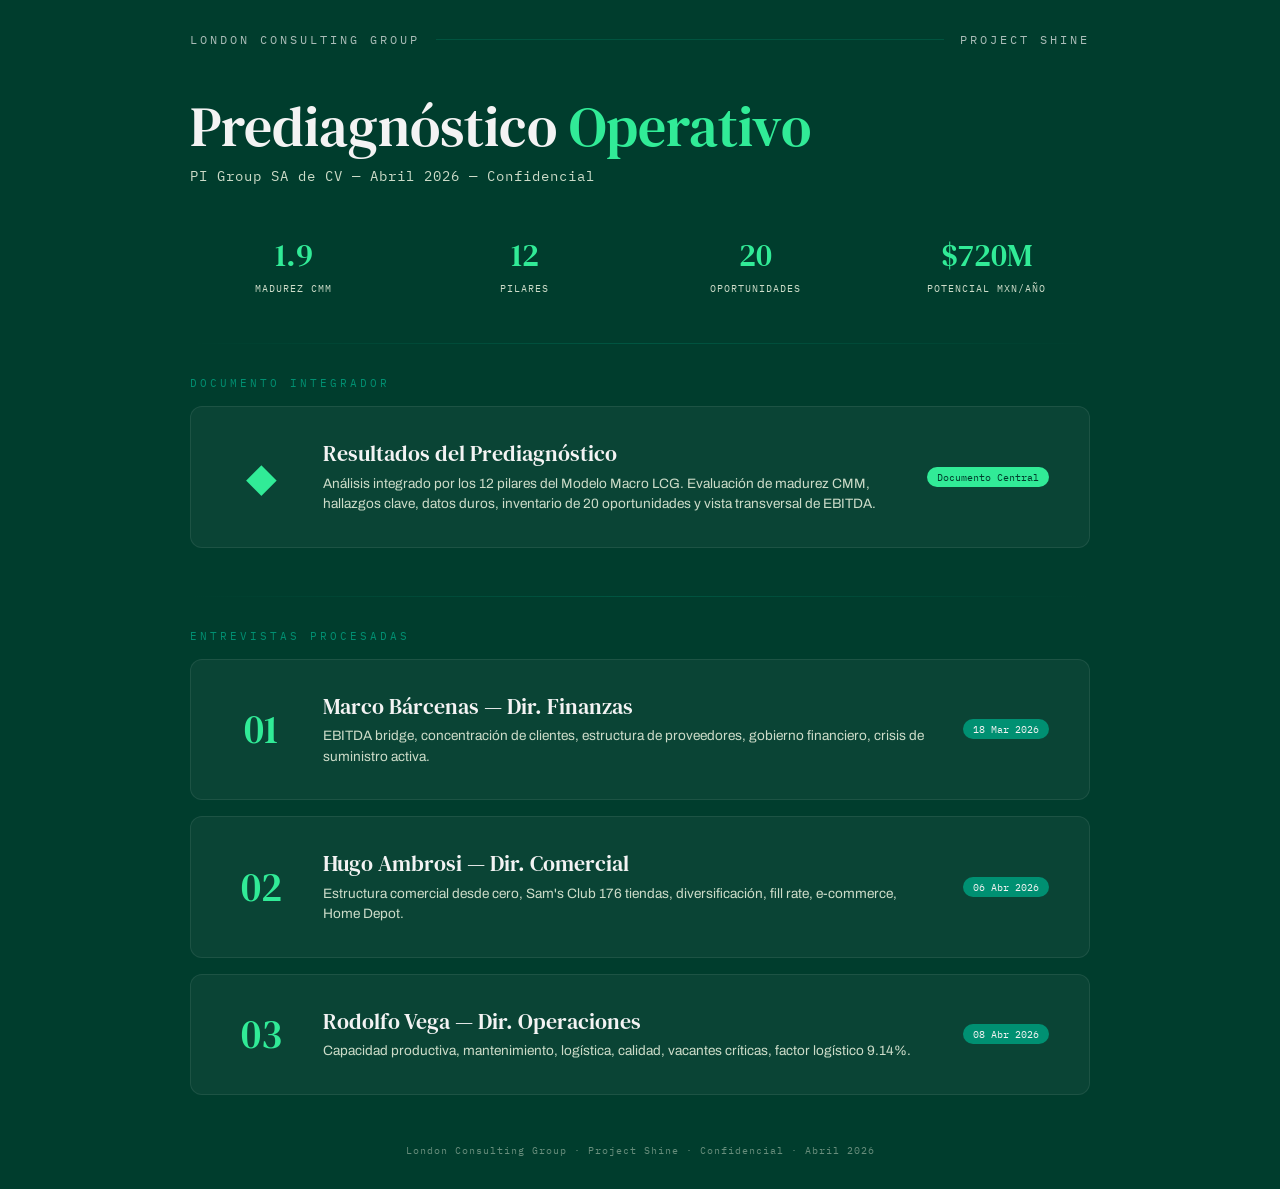
==== index.html @ d8ac31f9 "Add interactive HTML presentations + GitHub Pages landing - Landing page (index.html) linking to all" ====
<!DOCTYPE html>
<html lang="es">
<head>
<meta charset="UTF-8">
<meta name="viewport" content="width=device-width, initial-scale=1.0">
<title>Project Shine — London Consulting Group</title>
<link href="https://fonts.googleapis.com/css2?family=DM+Serif+Text&family=Archivo:wght@400;500;600;700&family=IBM+Plex+Mono:wght@400;500&display=swap" rel="stylesheet">
<style>
* { margin: 0; padding: 0; box-sizing: border-box; }
:root {
  --forest: #003D2D;
  --teal: #009072;
  --mint: #31EB97;
  --sage: #CDDCC9;
  --off-white: #F3F3F3;
  --near-black: #1D1D1B;
}
body {
  font-family: 'Archivo', sans-serif;
  background: var(--forest);
  color: var(--off-white);
  min-height: 100vh;
  display: flex;
  flex-direction: column;
  align-items: center;
  justify-content: center;
  padding: 2rem;
}
.container {
  max-width: 900px;
  width: 100%;
}
.logo-bar {
  display: flex;
  align-items: center;
  gap: 1rem;
  margin-bottom: 3rem;
  opacity: 0.7;
}
.logo-bar span {
  font-family: 'IBM Plex Mono', monospace;
  font-size: 0.75rem;
  text-transform: uppercase;
  letter-spacing: 3px;
}
.logo-bar .line {
  flex: 1;
  height: 1px;
  background: var(--teal);
  opacity: 0.4;
}
h1 {
  font-family: 'DM Serif Text', serif;
  font-size: 3.5rem;
  font-weight: 400;
  line-height: 1.15;
  margin-bottom: 0.5rem;
}
h1 .accent {
  color: var(--mint);
}
.subtitle {
  font-family: 'IBM Plex Mono', monospace;
  font-size: 0.85rem;
  color: var(--sage);
  margin-bottom: 3rem;
  letter-spacing: 1px;
}
.cards {
  display: grid;
  grid-template-columns: 1fr;
  gap: 1rem;
  margin-bottom: 3rem;
}
.card {
  background: rgba(255,255,255,0.04);
  border: 1px solid rgba(255,255,255,0.08);
  border-radius: 12px;
  padding: 2rem 2.5rem;
  text-decoration: none;
  color: var(--off-white);
  transition: all 0.3s ease;
  display: flex;
  align-items: center;
  gap: 2rem;
}
.card:hover {
  background: rgba(49, 235, 151, 0.06);
  border-color: var(--teal);
  transform: translateY(-2px);
}
.card-number {
  font-family: 'DM Serif Text', serif;
  font-size: 2.5rem;
  color: var(--mint);
  min-width: 60px;
  text-align: center;
}
.card-content h2 {
  font-family: 'DM Serif Text', serif;
  font-size: 1.35rem;
  font-weight: 400;
  margin-bottom: 0.35rem;
}
.card-content p {
  font-size: 0.85rem;
  color: var(--sage);
  line-height: 1.5;
}
.card-tag {
  font-family: 'IBM Plex Mono', monospace;
  font-size: 0.65rem;
  padding: 3px 10px;
  border-radius: 20px;
  background: var(--teal);
  color: var(--off-white);
  white-space: nowrap;
  margin-left: auto;
}
.card-tag.main {
  background: var(--mint);
  color: var(--forest);
}
.divider {
  height: 1px;
  background: linear-gradient(90deg, transparent, var(--teal), transparent);
  margin: 1rem 0 2rem;
  opacity: 0.3;
}
.section-label {
  font-family: 'IBM Plex Mono', monospace;
  font-size: 0.7rem;
  text-transform: uppercase;
  letter-spacing: 3px;
  color: var(--teal);
  margin-bottom: 1rem;
}
.stats {
  display: grid;
  grid-template-columns: repeat(4, 1fr);
  gap: 1.5rem;
  margin-bottom: 3rem;
}
.stat {
  text-align: center;
}
.stat-value {
  font-family: 'DM Serif Text', serif;
  font-size: 2rem;
  color: var(--mint);
}
.stat-label {
  font-family: 'IBM Plex Mono', monospace;
  font-size: 0.65rem;
  color: var(--sage);
  text-transform: uppercase;
  letter-spacing: 1px;
  margin-top: 0.25rem;
}
footer {
  text-align: center;
  font-family: 'IBM Plex Mono', monospace;
  font-size: 0.65rem;
  color: var(--sage);
  opacity: 0.5;
  margin-top: 2rem;
  letter-spacing: 1px;
}
@media (max-width: 600px) {
  h1 { font-size: 2.2rem; }
  .stats { grid-template-columns: repeat(2, 1fr); }
  .card { flex-direction: column; text-align: center; gap: 1rem; }
  .card-tag { margin: 0 auto; }
}
</style>
</head>
<body>

<div class="container">
  <div class="logo-bar">
    <span>London Consulting Group</span>
    <div class="line"></div>
    <span>Project Shine</span>
  </div>

  <h1>Prediagnóstico <span class="accent">Operativo</span></h1>
  <p class="subtitle">PI Group SA de CV &mdash; Abril 2026 &mdash; Confidencial</p>

  <div class="stats">
    <div class="stat">
      <div class="stat-value">1.9</div>
      <div class="stat-label">Madurez CMM</div>
    </div>
    <div class="stat">
      <div class="stat-value">12</div>
      <div class="stat-label">Pilares</div>
    </div>
    <div class="stat">
      <div class="stat-value">20</div>
      <div class="stat-label">Oportunidades</div>
    </div>
    <div class="stat">
      <div class="stat-value">$720M</div>
      <div class="stat-label">Potencial MXN/año</div>
    </div>
  </div>

  <div class="divider"></div>

  <p class="section-label">Documento Integrador</p>
  <div class="cards">
    <a href="prediagnostico/index.html" class="card">
      <div class="card-number">&#9670;</div>
      <div class="card-content">
        <h2>Resultados del Prediagnóstico</h2>
        <p>Análisis integrado por los 12 pilares del Modelo Macro LCG. Evaluación de madurez CMM, hallazgos clave, datos duros, inventario de 20 oportunidades y vista transversal de EBITDA.</p>
      </div>
      <span class="card-tag main">Documento Central</span>
    </a>
  </div>

  <div class="divider"></div>

  <p class="section-label">Entrevistas Procesadas</p>
  <div class="cards">
    <a href="entrevistas/presentaciones/2026-03-18_dir_finanzas_marco_barcenas.html" class="card">
      <div class="card-number">01</div>
      <div class="card-content">
        <h2>Marco Bárcenas &mdash; Dir. Finanzas</h2>
        <p>EBITDA bridge, concentración de clientes, estructura de proveedores, gobierno financiero, crisis de suministro activa.</p>
      </div>
      <span class="card-tag">18 Mar 2026</span>
    </a>
    <a href="entrevistas/presentaciones/2026-04-06_dir_comercial_hugo_ambrosi.html" class="card">
      <div class="card-number">02</div>
      <div class="card-content">
        <h2>Hugo Ambrosi &mdash; Dir. Comercial</h2>
        <p>Estructura comercial desde cero, Sam's Club 176 tiendas, diversificación, fill rate, e-commerce, Home Depot.</p>
      </div>
      <span class="card-tag">06 Abr 2026</span>
    </a>
    <a href="entrevistas/presentaciones/2026-04-08_dir_operaciones_rodolfo_vega.html" class="card">
      <div class="card-number">03</div>
      <div class="card-content">
        <h2>Rodolfo Vega &mdash; Dir. Operaciones</h2>
        <p>Capacidad productiva, mantenimiento, logística, calidad, vacantes críticas, factor logístico 9.14%.</p>
      </div>
      <span class="card-tag">08 Abr 2026</span>
    </a>
  </div>

  <footer>
    London Consulting Group &middot; Project Shine &middot; Confidencial &middot; Abril 2026
  </footer>
</div>

</body>
</html>
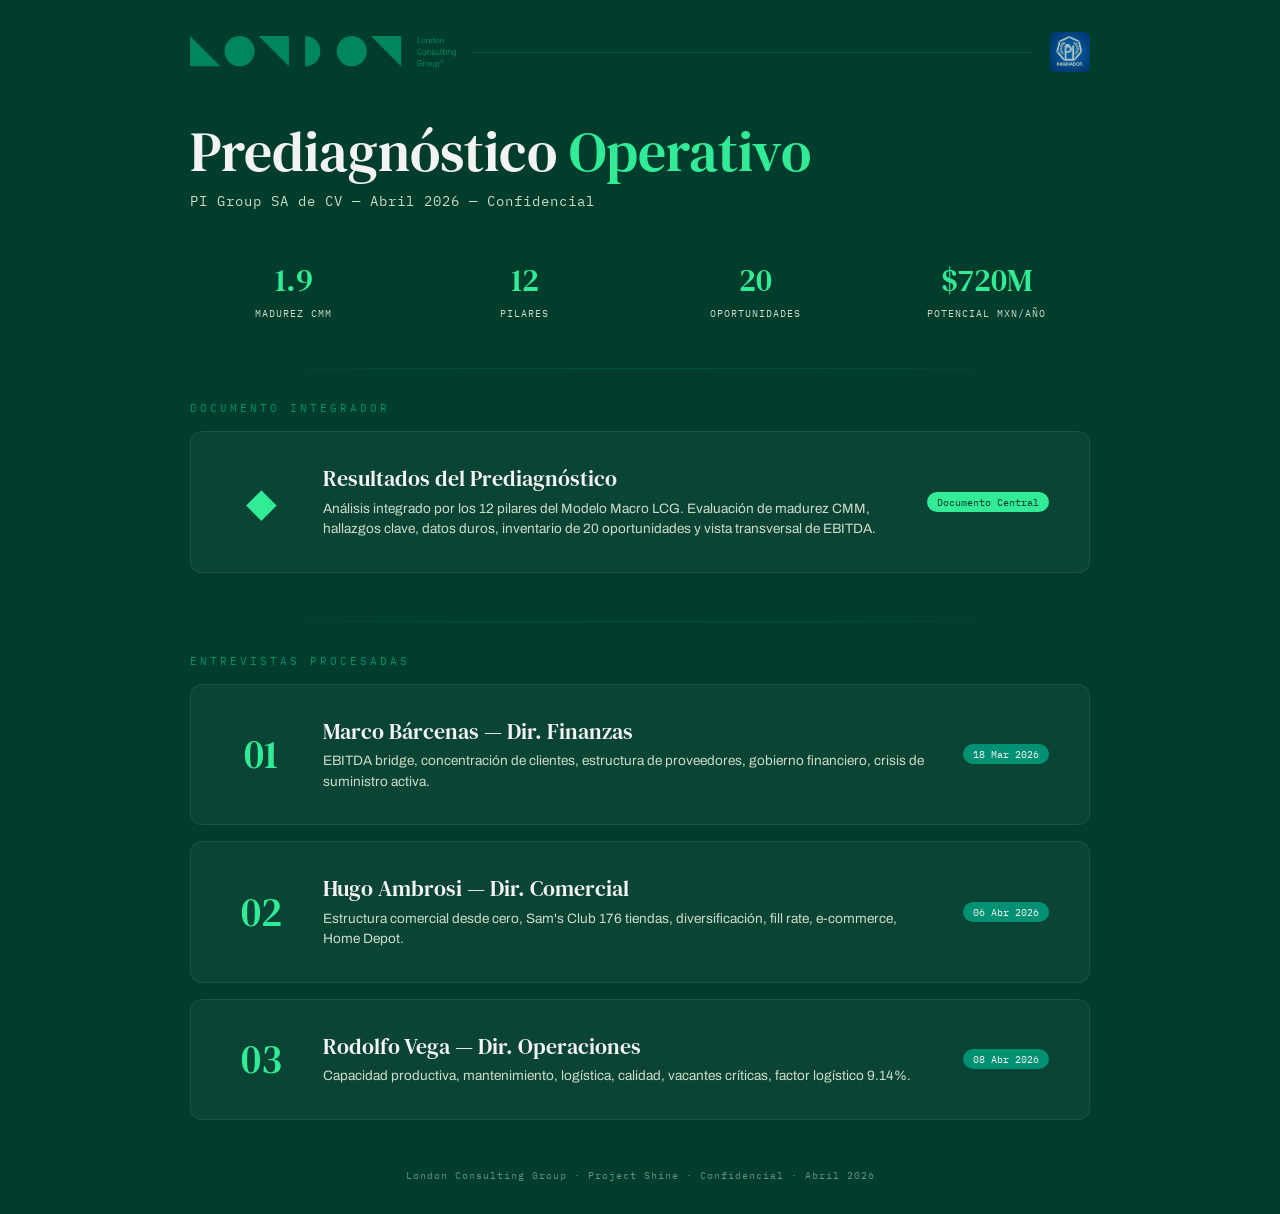
==== commit 16e45b45: "Add PI Group + LCG logos to all HTML presentations - Logos in assets/ (logo_lcg.png, logo_pi.jpeg) -" ====
--- a/index.html
+++ b/index.html
@@ -178,9 +178,9 @@
 
 <div class="container">
   <div class="logo-bar">
-    <span>London Consulting Group</span>
+    <img src="assets/logo_lcg.png" alt="London Consulting Group" style="height: 32px; opacity: 0.85;">
     <div class="line"></div>
-    <span>Project Shine</span>
+    <img src="assets/logo_pi.jpeg" alt="PI Group" style="height: 40px; border-radius: 6px;">
   </div>
 
   <h1>Prediagnóstico <span class="accent">Operativo</span></h1>
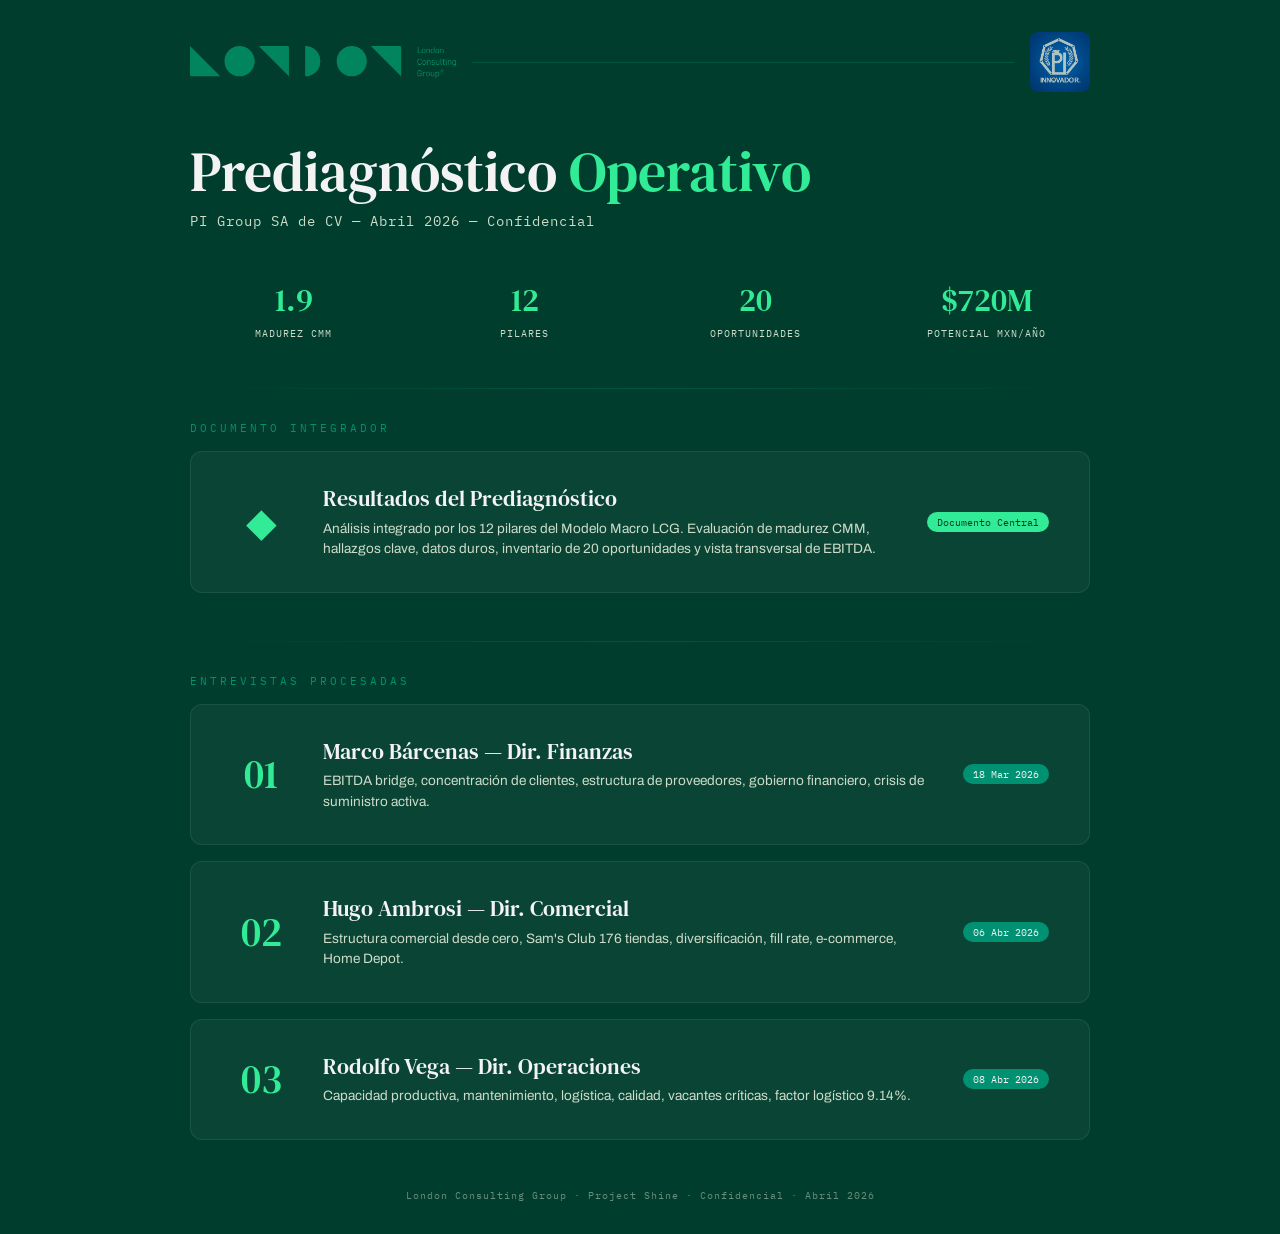
==== commit 929dc04f: "Increase PI Group logo size across all HTML pages Co-Authored-By: Claude Opus 4.6 (1M context) <nore" ====
--- a/index.html
+++ b/index.html
@@ -180,7 +180,7 @@
   <div class="logo-bar">
     <img src="assets/logo_lcg.png" alt="London Consulting Group" style="height: 32px; opacity: 0.85;">
     <div class="line"></div>
-    <img src="assets/logo_pi.jpeg" alt="PI Group" style="height: 40px; border-radius: 6px;">
+    <img src="assets/logo_pi.jpeg" alt="PI Group" style="height: 60px; border-radius: 8px;">
   </div>
 
   <h1>Prediagnóstico <span class="accent">Operativo</span></h1>
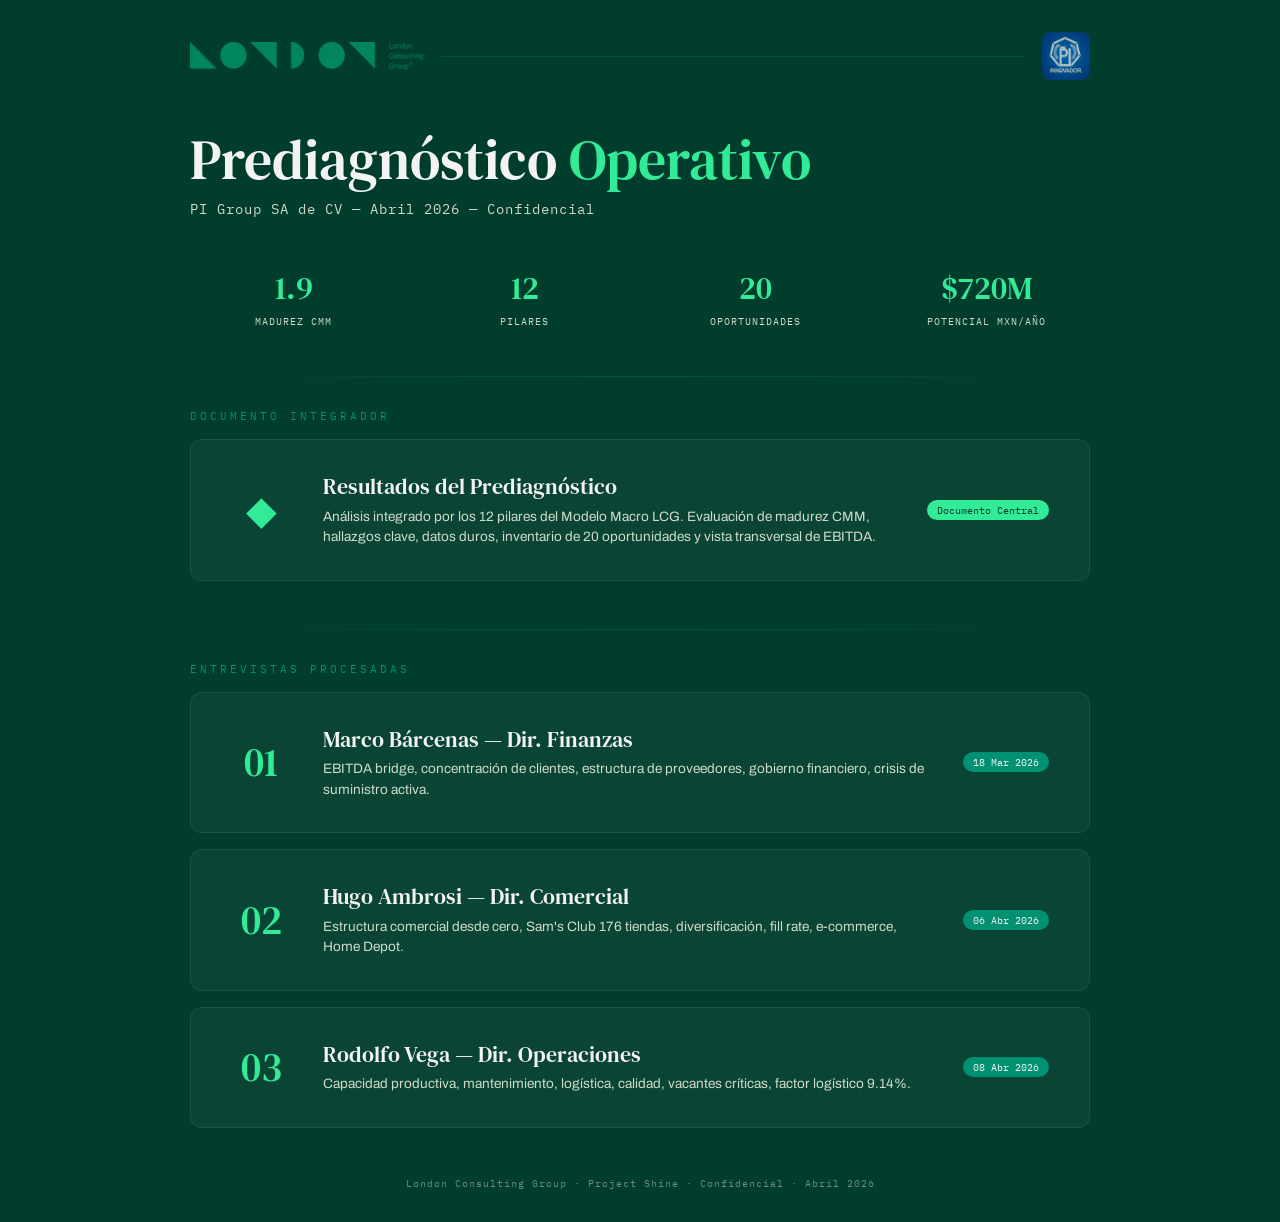
==== commit b0dad938: "Balance logo sizes: LCG smaller, PI larger, visually paired Co-Authored-By: Claude Opus 4.6 (1M cont" ====
--- a/index.html
+++ b/index.html
@@ -178,9 +178,9 @@
 
 <div class="container">
   <div class="logo-bar">
-    <img src="assets/logo_lcg.png" alt="London Consulting Group" style="height: 32px; opacity: 0.85;">
+    <img src="assets/logo_lcg.png" alt="London Consulting Group" style="height: 28px; opacity: 0.85;">
     <div class="line"></div>
-    <img src="assets/logo_pi.jpeg" alt="PI Group" style="height: 60px; border-radius: 8px;">
+    <img src="assets/logo_pi.jpeg" alt="PI Group" style="height: 48px; border-radius: 8px;">
   </div>
 
   <h1>Prediagnóstico <span class="accent">Operativo</span></h1>
